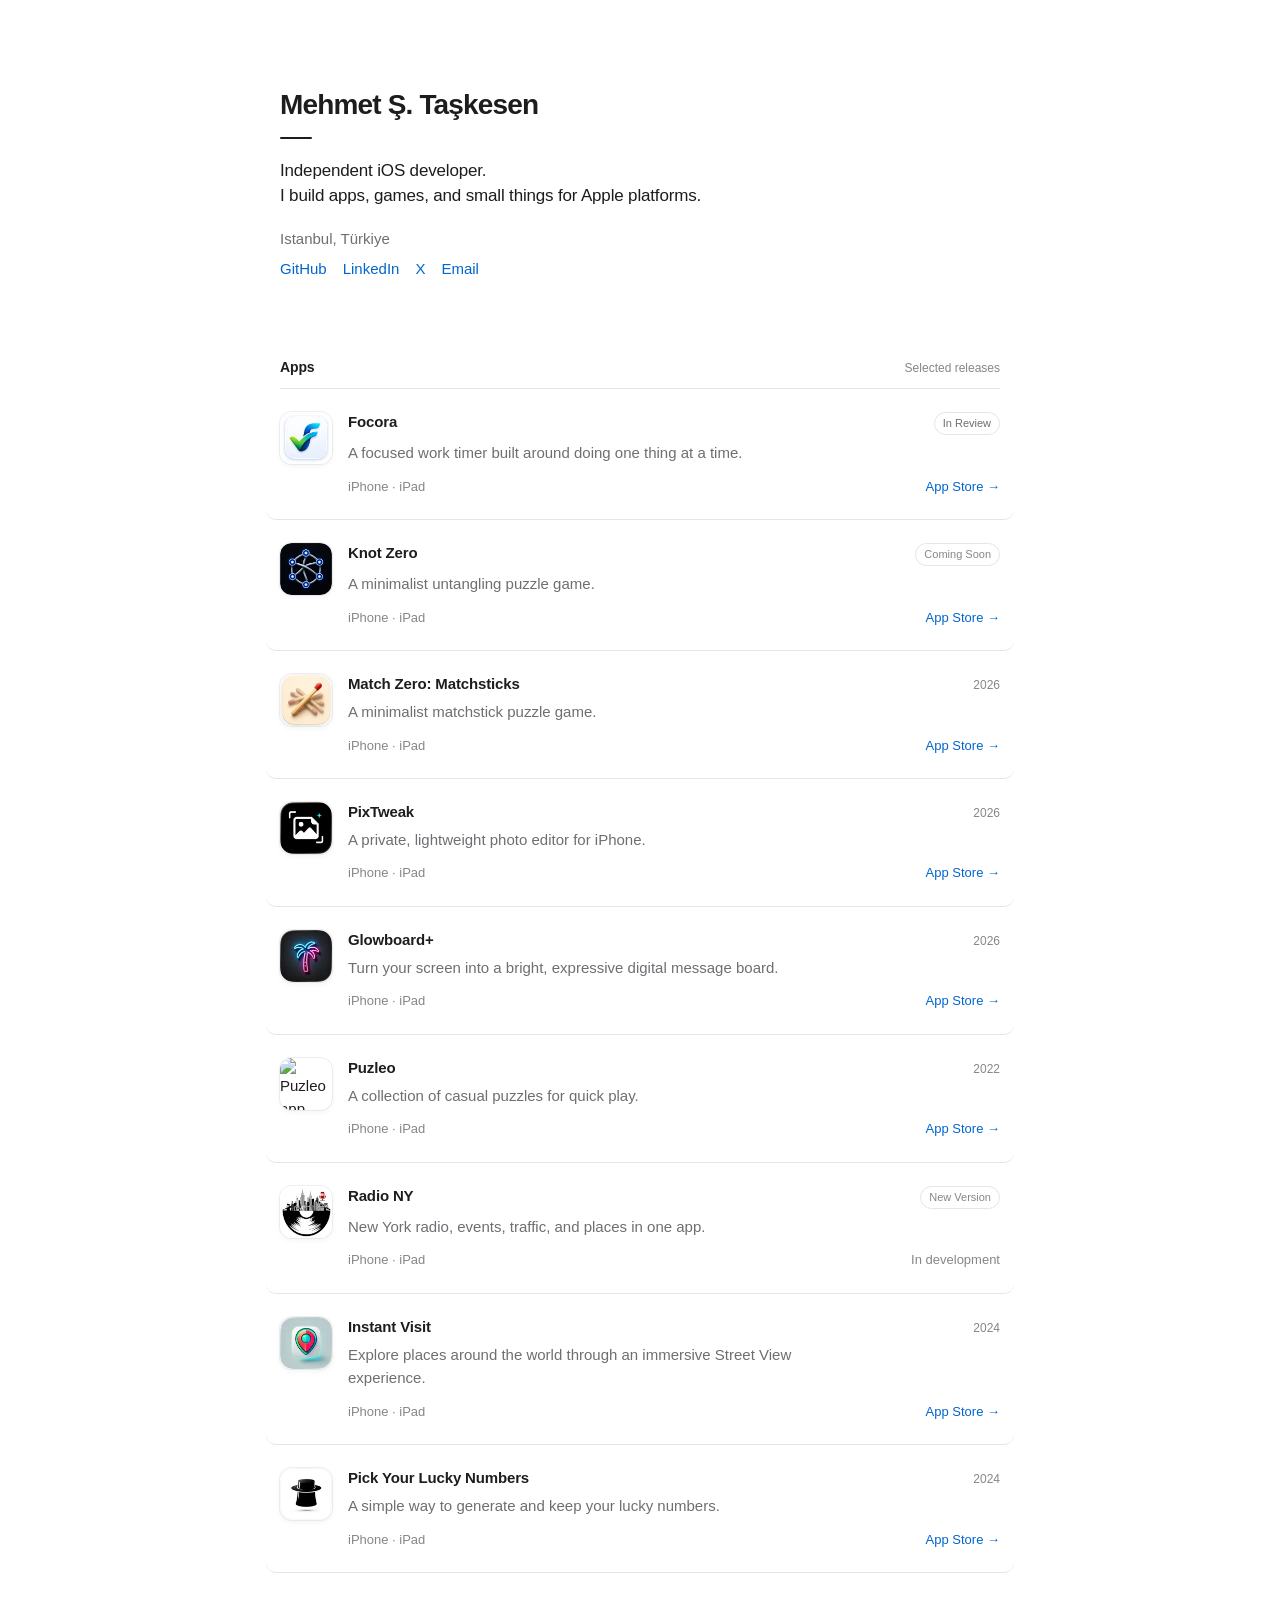
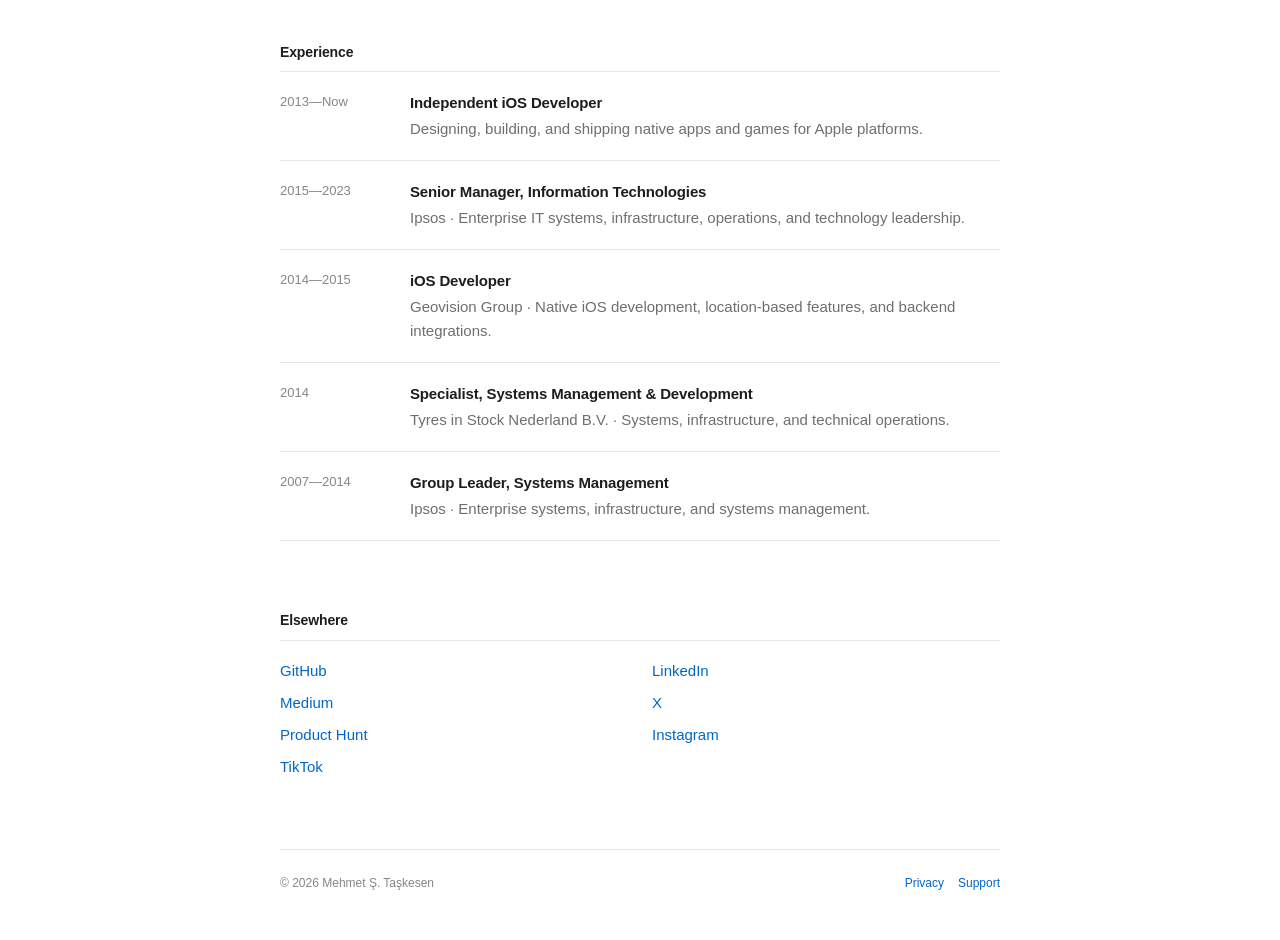
==== index.html @ 5b8b6119 "Add app icons and update portfolio" ====
<!DOCTYPE html>
<html lang="en">
<head>
    <meta charset="UTF-8">
    <meta name="viewport" content="width=device-width, initial-scale=1.0">

    <title>Mehmet Ş. Taşkesen — iOS Developer</title>

    <meta
        name="description"
        content="Independent iOS developer building apps, games, and small things for Apple platforms."
    >

    <link rel="stylesheet" href="style.css">
</head>

<body>

<main class="container">

    <!-- Intro -->
    <header class="intro">

        <h1>Mehmet Ş. Taşkesen</h1>

        <p class="intro-text">
            Independent iOS developer.<br>
            I build apps, games, and small things for Apple platforms.
        </p>

        <p class="location">
            Istanbul, Türkiye
        </p>

        <nav class="links" aria-label="Social links">

            <a
                href="https://github.com/mehmeet43"
                target="_blank"
                rel="noopener noreferrer">
                GitHub
            </a>

            <a
                href="https://www.linkedin.com/in/mstaskesen/"
                target="_blank"
                rel="noopener noreferrer">
                LinkedIn
            </a>

            <a
                href="https://x.com/mehmeetapps"
                target="_blank"
                rel="noopener noreferrer">
                X
            </a>

            <a href="mailto:mt@mehmeet.com">
                Email
            </a>

        </nav>

    </header>


    <!-- Apps -->
    <section>

        <div class="section-heading">
            <h2>Apps</h2>
            <span>Selected releases</span>
        </div>


        <!-- Focora -->
        <article class="item">

            <img
                class="app-icon"
                src="icons/focora.webp"
                alt="Focora app icon"
            >

            <div class="app-content">

                <div class="item-heading">
                    <h3>Focora</h3>

                    <span class="status">
                        In Review
                    </span>
                </div>

                <p>
                    A focused work timer built around doing one thing at a time.
                </p>

                <div class="meta">
                    <span>iPhone · iPad</span>

                    <a
                        href="https://apps.apple.com/us/app/focora/id6778447981"
                        target="_blank"
                        rel="noopener noreferrer">
                        App Store →
                    </a>
                </div>

            </div>

        </article>


        <!-- Knot Zero -->
        <article class="item">

            <img
                class="app-icon"
                src="icons/knot-zero.webp"
                alt="Knot Zero app icon"
            >

            <div class="app-content">

                <div class="item-heading">
                    <h3>Knot Zero</h3>

                    <span class="status subtle">
                        Coming Soon
                    </span>
                </div>

                <p>
                    A minimalist untangling puzzle game.
                </p>

                <div class="meta">
                    <span>iPhone · iPad</span>

                    <a
                        href="https://apps.apple.com/us/app/knot-zero/id6778612105"
                        target="_blank"
                        rel="noopener noreferrer">
                        App Store →
                    </a>
                </div>

            </div>

        </article>


        <!-- Match Zero -->
        <article class="item">

            <img
                class="app-icon"
                src="icons/match-zero.webp"
                alt="Match Zero app icon"
            >

            <div class="app-content">

                <div class="item-heading">
                    <h3>Match Zero: Matchsticks</h3>
                    <span class="year">2026</span>
                </div>

                <p>
                    A minimalist matchstick puzzle game.
                </p>

                <div class="meta">
                    <span>iPhone · iPad</span>

                    <a
                        href="https://apps.apple.com/us/app/match-zero-matchsticks/id6778510477"
                        target="_blank"
                        rel="noopener noreferrer">
                        App Store →
                    </a>
                </div>

            </div>

        </article>


        <!-- PixTweak -->
        <article class="item">

            <img
                class="app-icon"
                src="icons/pixtweak.webp"
                alt="PixTweak app icon"
            >

            <div class="app-content">

                <div class="item-heading">
                    <h3>PixTweak</h3>
                    <span class="year">2026</span>
                </div>

                <p>
                    A private, lightweight photo editor for iPhone.
                </p>

                <div class="meta">
                    <span>iPhone · iPad</span>

                    <a
                        href="https://apps.apple.com/us/app/pixtweak/id6737979670"
                        target="_blank"
                        rel="noopener noreferrer">
                        App Store →
                    </a>
                </div>

            </div>

        </article>


        <!-- Glowboard+ -->
        <article class="item">

            <img
                class="app-icon"
                src="icons/glowboard.webp"
                alt="Glowboard+ app icon"
            >

            <div class="app-content">

                <div class="item-heading">
                    <h3>Glowboard+</h3>
                    <span class="year">2026</span>
                </div>

                <p>
                    Turn your screen into a bright, expressive digital message board.
                </p>

                <div class="meta">
                    <span>iPhone · iPad</span>

                    <a
                        href="https://apps.apple.com/us/app/glowboard/id6737849948"
                        target="_blank"
                        rel="noopener noreferrer">
                        App Store →
                    </a>
                </div>

            </div>

        </article>


        <!-- Puzleo -->
        <article class="item">

            <img
                class="app-icon"
                src="icons/puzleo.webp"
                alt="Puzleo app icon"
            >

            <div class="app-content">

                <div class="item-heading">
                    <h3>Puzleo</h3>
                    <span class="year">2022</span>
                </div>

                <p>
                    A collection of casual puzzles for quick play.
                </p>

                <div class="meta">
                    <span>iPhone · iPad</span>

                    <a
                        href="https://apps.apple.com/us/app/puzzleo/id1604089196"
                        target="_blank"
                        rel="noopener noreferrer">
                        App Store →
                    </a>
                </div>

            </div>

        </article>


        <!-- Radio NY -->
        <article class="item">

            <img
                class="app-icon"
                src="icons/radio-ny.webp"
                alt="Radio NY app icon"
            >

            <div class="app-content">

                <div class="item-heading">
                    <h3>Radio NY</h3>

                    <span class="status subtle">
                        New Version
                    </span>
                </div>

                <p>
                    New York radio, events, traffic, and places in one app.
                </p>

                <div class="meta">
                    <span>iPhone · iPad</span>
                    <span>In development</span>
                </div>

            </div>

        </article>

        <!-- Instant Visit -->
<article class="item">

    <img
        class="app-icon"
        src="icons/instant-visit.webp"
        alt="Instant Visit app icon"
    >

    <div class="app-content">

        <div class="item-heading">
            <h3>Instant Visit</h3>
            <span class="year">2024</span>
        </div>

        <p>
            Explore places around the world through an immersive Street View experience.
        </p>

        <div class="meta">
            <span>iPhone · iPad</span>

            <a
                href="https://apps.apple.com/tr/app/instant-visit/id1234173758"
                target="_blank"
                rel="noopener noreferrer">
                App Store →
            </a>
        </div>

    </div>

</article>

        <!-- Pick Your Lucky Numbers -->
        <article class="item">

            <img
                class="app-icon"
                src="icons/lucky-numbers.webp"
                alt="Pick Your Lucky Numbers app icon"
            >

            <div class="app-content">

                <div class="item-heading">
                    <h3>Pick Your Lucky Numbers</h3>
                    <span class="year">2024</span>
                </div>

                <p>
                    A simple way to generate and keep your lucky numbers.
                </p>

                <div class="meta">
                    <span>iPhone · iPad</span>

                    <a
                        href="https://apps.apple.com/us/app/pick-your-lucky-numbers/id6737599811"
                        target="_blank"
                        rel="noopener noreferrer">
                        App Store →
                    </a>
                </div>

            </div>

        </article>

    </section>


    <!-- Experience -->
    <section>

        <div class="section-heading">
            <h2>Experience</h2>
        </div>


        <div class="work-row">

            <span class="work-year">
                2013—Now
            </span>

            <div>
                <h3>Independent iOS Developer</h3>

                <p>
                    Designing, building, and shipping native apps and games
                    for Apple platforms.
                </p>
            </div>

        </div>


        <div class="work-row">

            <span class="work-year">
                2015—2023
            </span>

            <div>
                <h3>Senior Manager, Information Technologies</h3>

                <p>
                    Ipsos · Enterprise IT systems, infrastructure,
                    operations, and technology leadership.
                </p>
            </div>

        </div>


        <div class="work-row">

            <span class="work-year">
                2014—2015
            </span>

            <div>
                <h3>iOS Developer</h3>

                <p>
                    Geovision Group · Native iOS development,
                    location-based features, and backend integrations.
                </p>
            </div>

        </div>


        <div class="work-row">

            <span class="work-year">
                2014
            </span>

            <div>
                <h3>Specialist, Systems Management & Development</h3>

                <p>
                    Tyres in Stock Nederland B.V. · Systems,
                    infrastructure, and technical operations.
                </p>
            </div>

        </div>


        <div class="work-row">

            <span class="work-year">
                2007—2014
            </span>

            <div>
                <h3>Group Leader, Systems Management</h3>

                <p>
                    Ipsos · Enterprise systems, infrastructure,
                    and systems management.
                </p>
            </div>

        </div>

    </section>


    <!-- Elsewhere -->
    <section>

        <div class="section-heading">
            <h2>Elsewhere</h2>
        </div>

        <div class="elsewhere">

            <a
                href="https://github.com/mehmeet43"
                target="_blank"
                rel="noopener noreferrer">
                GitHub
            </a>

            <a
                href="https://www.linkedin.com/in/mstaskesen/"
                target="_blank"
                rel="noopener noreferrer">
                LinkedIn
            </a>

            <a
                href="https://medium.com/@mehmeetapps"
                target="_blank"
                rel="noopener noreferrer">
                Medium
            </a>

            <a
                href="https://x.com/mehmeetapps"
                target="_blank"
                rel="noopener noreferrer">
                X
            </a>

            <a
                href="https://www.producthunt.com/@mehmet_s_taskesen"
                target="_blank"
                rel="noopener noreferrer">
                Product Hunt
            </a>

            <a href="#">
                Instagram
            </a>

            <a href="#">
                TikTok
            </a>

        </div>

    </section>


    <footer>

        <span>
            © 2026 Mehmet Ş. Taşkesen
        </span>

        <nav aria-label="Legal">
            <a href="/privacy/">Privacy</a>
            <a href="/support/">Support</a>
        </nav>

    </footer>

</main>

</body>
</html>
---- style.css ----
:root {
    --background: #ffffff;

    --text: #1d1d1f;
    --secondary: #6e6e73;
    --tertiary: #86868b;

    --line: #e5e5e7;
    --surface: #f7f7f8;

    --link: #0066cc;

    --content-width: 720px;
}


/* --------------------------------------------------
   Base
-------------------------------------------------- */

* {
    box-sizing: border-box;
}

html {
    -webkit-font-smoothing: antialiased;
    text-rendering: optimizeLegibility;
}

body {
    margin: 0;

    background: var(--background);
    color: var(--text);

    font-family:
        -apple-system,
        BlinkMacSystemFont,
        "SF Pro Text",
        "Helvetica Neue",
        Helvetica,
        Arial,
        sans-serif;

    font-size: 15px;
    line-height: 1.55;
}

.container {
    width: min(calc(100% - 48px), var(--content-width));

    margin: 0 auto;
    padding: 88px 0 48px;
}


/* --------------------------------------------------
   Links
-------------------------------------------------- */

a {
    color: var(--link);
    text-decoration: none;

    transition: opacity 120ms ease;
}

a:hover {
    text-decoration: underline;
    text-underline-offset: 3px;
}


/* --------------------------------------------------
   Intro
-------------------------------------------------- */

.intro {
    margin-bottom: 78px;
}

h1 {
    margin: 0;

    font-size: 28px;
    line-height: 1.2;
    font-weight: 650;

    letter-spacing: -0.03em;
}

h1::after {
    content: "";

    display: block;

    width: 32px;
    height: 2px;

    margin: 15px 0 19px;

    background: var(--text);

    border-radius: 999px;
}

.intro-text {
    margin: 0 0 18px;

    font-size: 17px;
    line-height: 1.5;

    letter-spacing: -0.01em;
}

.location {
    margin: 0 0 7px;

    color: var(--secondary);
}

.links {
    display: flex;
    flex-wrap: wrap;

    gap: 6px 16px;
}


/* --------------------------------------------------
   Sections
-------------------------------------------------- */

section {
    margin-bottom: 70px;
}

.section-heading {
    display: flex;

    align-items: baseline;
    justify-content: space-between;

    gap: 20px;

    padding-bottom: 10px;

    border-bottom: 1px solid var(--line);
}

.section-heading h2 {
    margin: 0;

    font-size: 14px;
    line-height: 1.3;

    font-weight: 650;

    letter-spacing: -0.01em;
}

.section-heading > span {
    color: var(--tertiary);

    font-size: 12px;
}


/* --------------------------------------------------
   Apps
-------------------------------------------------- */

.item {
    position: relative;

    display: grid;
    grid-template-columns: 52px minmax(0, 1fr);

    gap: 16px;

    align-items: start;

    padding: 22px 14px;
    margin: 0 -14px;

    border-bottom: 1px solid var(--line);
    border-radius: 10px;

    transition:
        background-color 160ms ease,
        transform 160ms ease;
}

.item:hover {
    background: var(--surface);

    transform: translateY(-1px);
}


/* App Store artwork */

.app-icon {
    display: block;

    width: 52px;
    height: 52px;

    margin-top: 1px;

    object-fit: cover;

    border-radius: 12px;

    box-shadow:
        0 0 0 1px rgba(0, 0, 0, 0.06),
        0 2px 6px rgba(0, 0, 0, 0.05);

    flex-shrink: 0;
}

.app-content {
    min-width: 0;
}

.item-heading {
    display: flex;

    align-items: baseline;
    justify-content: space-between;

    gap: 20px;
}

h3 {
    margin: 0;

    font-size: 15px;
    line-height: 1.4;

    font-weight: 600;

    letter-spacing: -0.01em;
}

.item p {
    max-width: 520px;

    margin: 6px 0 12px;

    color: var(--secondary);
}

.year {
    flex-shrink: 0;

    color: var(--tertiary);

    font-size: 12px;

    font-variant-numeric: tabular-nums;
}


/* --------------------------------------------------
   Status
-------------------------------------------------- */

.status {
    flex-shrink: 0;

    padding: 2px 8px;

    border: 1px solid var(--line);
    border-radius: 999px;

    color: var(--secondary);

    background: var(--background);

    font-size: 11px;
    line-height: 1.6;

    white-space: nowrap;
}

.status.subtle {
    color: var(--tertiary);
}


/* --------------------------------------------------
   App metadata
-------------------------------------------------- */

.meta {
    display: flex;

    align-items: center;
    justify-content: space-between;

    gap: 20px;

    color: var(--tertiary);

    font-size: 13px;
}


/* --------------------------------------------------
   Experience
-------------------------------------------------- */

.work-row {
    display: grid;

    grid-template-columns: 110px minmax(0, 1fr);

    gap: 20px;

    padding: 20px 0;

    border-bottom: 1px solid var(--line);
}

.work-year {
    color: var(--tertiary);

    font-size: 13px;

    font-variant-numeric: tabular-nums;
}

.work-row p {
    margin: 4px 0 0;

    color: var(--secondary);
}


/* --------------------------------------------------
   Elsewhere
-------------------------------------------------- */

.elsewhere {
    display: grid;

    grid-template-columns:
        repeat(2, minmax(0, 1fr));

    gap: 9px 24px;

    padding-top: 18px;
}


/* --------------------------------------------------
   Footer
-------------------------------------------------- */

footer {
    display: flex;

    align-items: center;
    justify-content: space-between;

    gap: 24px;

    padding-top: 24px;

    border-top: 1px solid var(--line);

    color: var(--tertiary);

    font-size: 12px;
}

footer nav {
    display: flex;

    gap: 14px;
}


/* --------------------------------------------------
   Mobile
-------------------------------------------------- */

@media (max-width: 600px) {

    .container {
        width: min(calc(100% - 36px), var(--content-width));

        padding-top: 52px;
    }

    .intro {
        margin-bottom: 58px;
    }

    section {
        margin-bottom: 54px;
    }

    .item {
        grid-template-columns: 44px minmax(0, 1fr);

        gap: 13px;

        padding-left: 8px;
        padding-right: 8px;

        margin-left: -8px;
        margin-right: -8px;
    }

    .app-icon {
        width: 44px;
        height: 44px;

        border-radius: 10px;
    }

    .item-heading {
        gap: 10px;
    }

    .meta {
        gap: 10px;
    }

    .work-row {
        grid-template-columns: 1fr;

        gap: 4px;
    }

    .elsewhere {
        grid-template-columns:
            repeat(2, minmax(0, 1fr));
    }

    footer {
        align-items: flex-start;
        flex-direction: column;

        gap: 8px;
    }
}


/* --------------------------------------------------
   Dark Mode
-------------------------------------------------- */

@media (prefers-color-scheme: dark) {

    :root {
        --background: #111111;

        --text: #f5f5f7;
        --secondary: #a1a1a6;
        --tertiary: #86868b;

        --line: #2c2c2e;
        --surface: #1a1a1c;

        --link: #2997ff;
    }

    .app-icon {
        box-shadow:
            0 0 0 1px rgba(255, 255, 255, 0.08),
            0 2px 7px rgba(0, 0, 0, 0.25);
    }
}
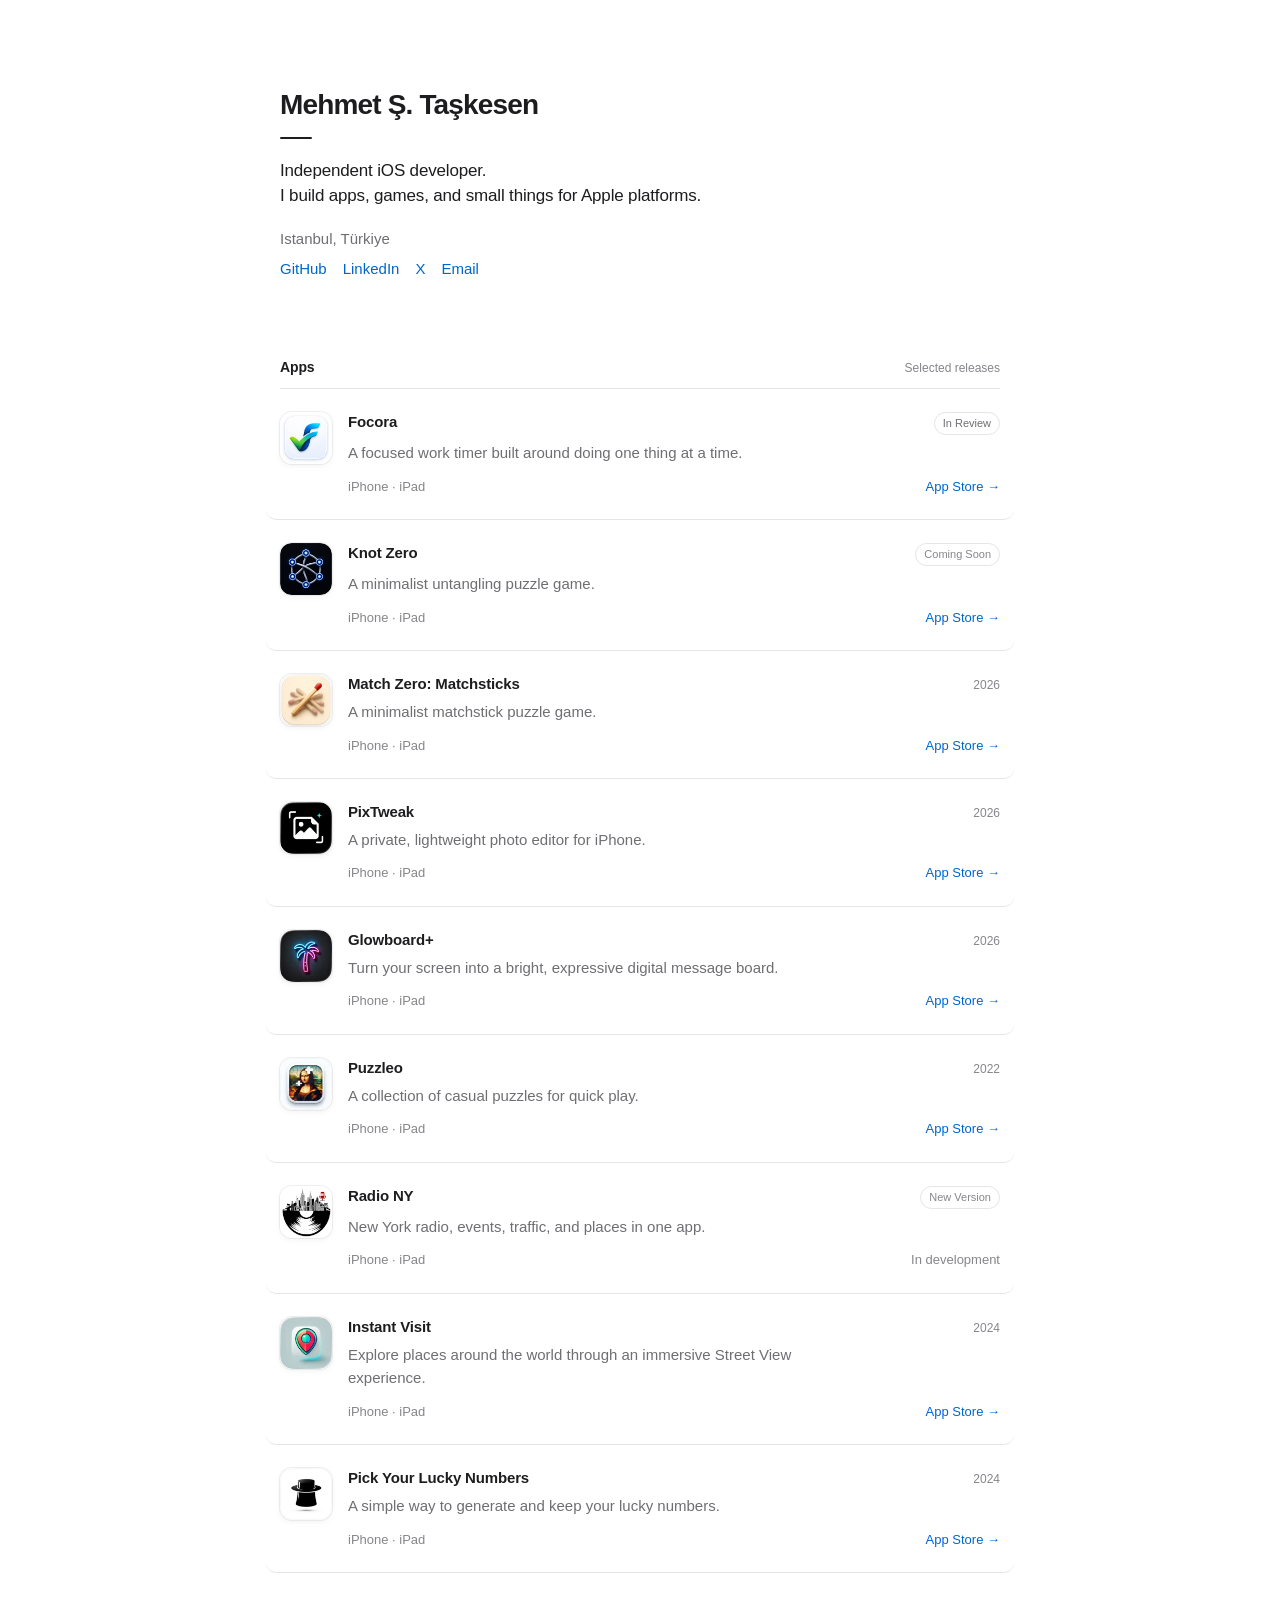
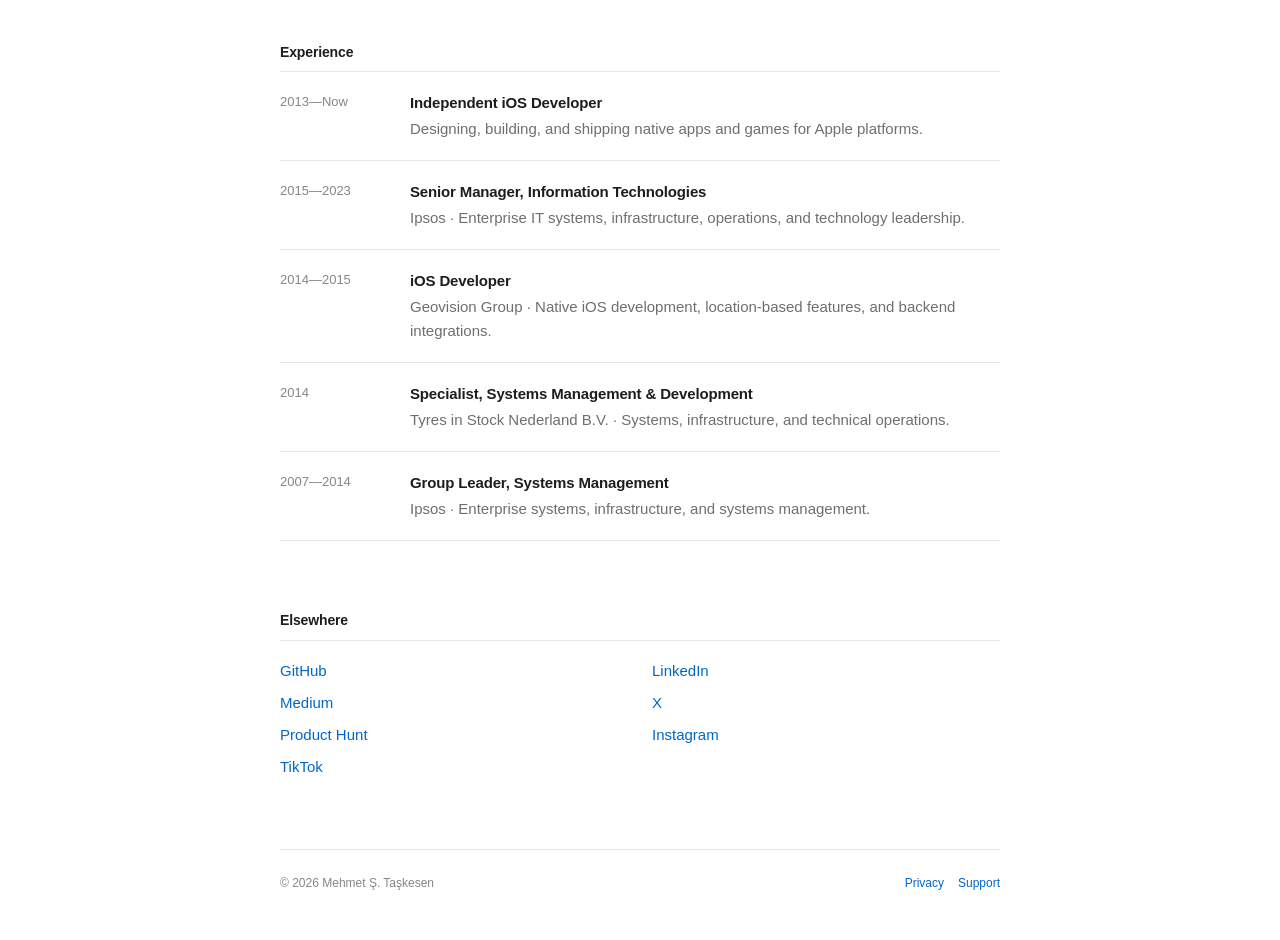
==== commit 33d54b3e: "Fix app layout and Puzzleo naming" ====
--- a/index.html
+++ b/index.html
@@ -80,16 +80,15 @@
                 class="app-icon"
                 src="icons/focora.webp"
                 alt="Focora app icon"
+                width="100"
+                height="100"
             >
 
             <div class="app-content">
 
                 <div class="item-heading">
                     <h3>Focora</h3>
-
-                    <span class="status">
-                        In Review
-                    </span>
+                    <span class="status">In Review</span>
                 </div>
 
                 <p>
@@ -119,16 +118,15 @@
                 class="app-icon"
                 src="icons/knot-zero.webp"
                 alt="Knot Zero app icon"
+                width="100"
+                height="100"
             >
 
             <div class="app-content">
 
                 <div class="item-heading">
                     <h3>Knot Zero</h3>
-
-                    <span class="status subtle">
-                        Coming Soon
-                    </span>
+                    <span class="status subtle">Coming Soon</span>
                 </div>
 
                 <p>
@@ -158,6 +156,8 @@
                 class="app-icon"
                 src="icons/match-zero.webp"
                 alt="Match Zero app icon"
+                width="100"
+                height="100"
             >
 
             <div class="app-content">
@@ -194,6 +194,8 @@
                 class="app-icon"
                 src="icons/pixtweak.webp"
                 alt="PixTweak app icon"
+                width="100"
+                height="100"
             >
 
             <div class="app-content">
@@ -230,6 +232,8 @@
                 class="app-icon"
                 src="icons/glowboard.webp"
                 alt="Glowboard+ app icon"
+                width="100"
+                height="100"
             >
 
             <div class="app-content">
@@ -259,19 +263,21 @@
         </article>
 
 
-        <!-- Puzleo -->
-        <article class="item">
-
-            <img
-                class="app-icon"
-                src="icons/puzleo.webp"
-                alt="Puzleo app icon"
-            >
-
-            <div class="app-content">
-
-                <div class="item-heading">
-                    <h3>Puzleo</h3>
+        <!-- Puzzleo -->
+        <article class="item">
+
+            <img
+                class="app-icon"
+                src="icons/puzzleo.webp"
+                alt="Puzzleo app icon"
+                width="100"
+                height="100"
+            >
+
+            <div class="app-content">
+
+                <div class="item-heading">
+                    <h3>Puzzleo</h3>
                     <span class="year">2022</span>
                 </div>
 
@@ -302,16 +308,15 @@
                 class="app-icon"
                 src="icons/radio-ny.webp"
                 alt="Radio NY app icon"
+                width="100"
+                height="100"
             >
 
             <div class="app-content">
 
                 <div class="item-heading">
                     <h3>Radio NY</h3>
-
-                    <span class="status subtle">
-                        New Version
-                    </span>
+                    <span class="status subtle">New Version</span>
                 </div>
 
                 <p>
@@ -327,40 +332,44 @@
 
         </article>
 
+
         <!-- Instant Visit -->
-<article class="item">
-
-    <img
-        class="app-icon"
-        src="icons/instant-visit.webp"
-        alt="Instant Visit app icon"
-    >
-
-    <div class="app-content">
-
-        <div class="item-heading">
-            <h3>Instant Visit</h3>
-            <span class="year">2024</span>
-        </div>
-
-        <p>
-            Explore places around the world through an immersive Street View experience.
-        </p>
-
-        <div class="meta">
-            <span>iPhone · iPad</span>
-
-            <a
-                href="https://apps.apple.com/tr/app/instant-visit/id1234173758"
-                target="_blank"
-                rel="noopener noreferrer">
-                App Store →
-            </a>
-        </div>
-
-    </div>
-
-</article>
+        <article class="item">
+
+            <img
+                class="app-icon"
+                src="icons/instant-visit.webp"
+                alt="Instant Visit app icon"
+                width="100"
+                height="100"
+            >
+
+            <div class="app-content">
+
+                <div class="item-heading">
+                    <h3>Instant Visit</h3>
+                    <span class="year">2024</span>
+                </div>
+
+                <p>
+                    Explore places around the world through an immersive Street View experience.
+                </p>
+
+                <div class="meta">
+                    <span>iPhone · iPad</span>
+
+                    <a
+                        href="https://apps.apple.com/tr/app/instant-visit/id1234173758"
+                        target="_blank"
+                        rel="noopener noreferrer">
+                        App Store →
+                    </a>
+                </div>
+
+            </div>
+
+        </article>
+
 
         <!-- Pick Your Lucky Numbers -->
         <article class="item">
@@ -369,6 +378,8 @@
                 class="app-icon"
                 src="icons/lucky-numbers.webp"
                 alt="Pick Your Lucky Numbers app icon"
+                width="100"
+                height="100"
             >
 
             <div class="app-content">
@@ -407,12 +418,9 @@
             <h2>Experience</h2>
         </div>
 
-
         <div class="work-row">
 
-            <span class="work-year">
-                2013—Now
-            </span>
+            <span class="work-year">2013—Now</span>
 
             <div>
                 <h3>Independent iOS Developer</h3>
@@ -425,12 +433,9 @@
 
         </div>
 
-
         <div class="work-row">
 
-            <span class="work-year">
-                2015—2023
-            </span>
+            <span class="work-year">2015—2023</span>
 
             <div>
                 <h3>Senior Manager, Information Technologies</h3>
@@ -443,12 +448,9 @@
 
         </div>
 
-
         <div class="work-row">
 
-            <span class="work-year">
-                2014—2015
-            </span>
+            <span class="work-year">2014—2015</span>
 
             <div>
                 <h3>iOS Developer</h3>
@@ -461,12 +463,9 @@
 
         </div>
 
-
         <div class="work-row">
 
-            <span class="work-year">
-                2014
-            </span>
+            <span class="work-year">2014</span>
 
             <div>
                 <h3>Specialist, Systems Management & Development</h3>
@@ -479,12 +478,9 @@
 
         </div>
 
-
         <div class="work-row">
 
-            <span class="work-year">
-                2007—2014
-            </span>
+            <span class="work-year">2007—2014</span>
 
             <div>
                 <h3>Group Leader, Systems Management</h3>
@@ -544,13 +540,9 @@
                 Product Hunt
             </a>
 
-            <a href="#">
-                Instagram
-            </a>
-
-            <a href="#">
-                TikTok
-            </a>
+            <a href="#">Instagram</a>
+
+            <a href="#">TikTok</a>
 
         </div>
 
--- a/style.css
+++ b/style.css
@@ -173,12 +173,10 @@
 .item {
     position: relative;
 
-    display: grid;
-    grid-template-columns: 52px minmax(0, 1fr);
+    display: flex;
+    align-items: flex-start;
 
     gap: 16px;
-
-    align-items: start;
 
     padding: 22px 14px;
     margin: 0 -14px;
@@ -206,6 +204,8 @@
     width: 52px;
     height: 52px;
 
+    min-width: 52px;
+
     margin-top: 1px;
 
     object-fit: cover;
@@ -216,10 +216,12 @@
         0 0 0 1px rgba(0, 0, 0, 0.06),
         0 2px 6px rgba(0, 0, 0, 0.05);
 
-    flex-shrink: 0;
+    flex: 0 0 52px;
 }
 
 .app-content {
+    flex: 1 1 auto;
+
     min-width: 0;
 }
 
@@ -403,8 +405,6 @@
     }
 
     .item {
-        grid-template-columns: 44px minmax(0, 1fr);
-
         gap: 13px;
 
         padding-left: 8px;
@@ -417,6 +417,10 @@
     .app-icon {
         width: 44px;
         height: 44px;
+
+        min-width: 44px;
+
+        flex-basis: 44px;
 
         border-radius: 10px;
     }
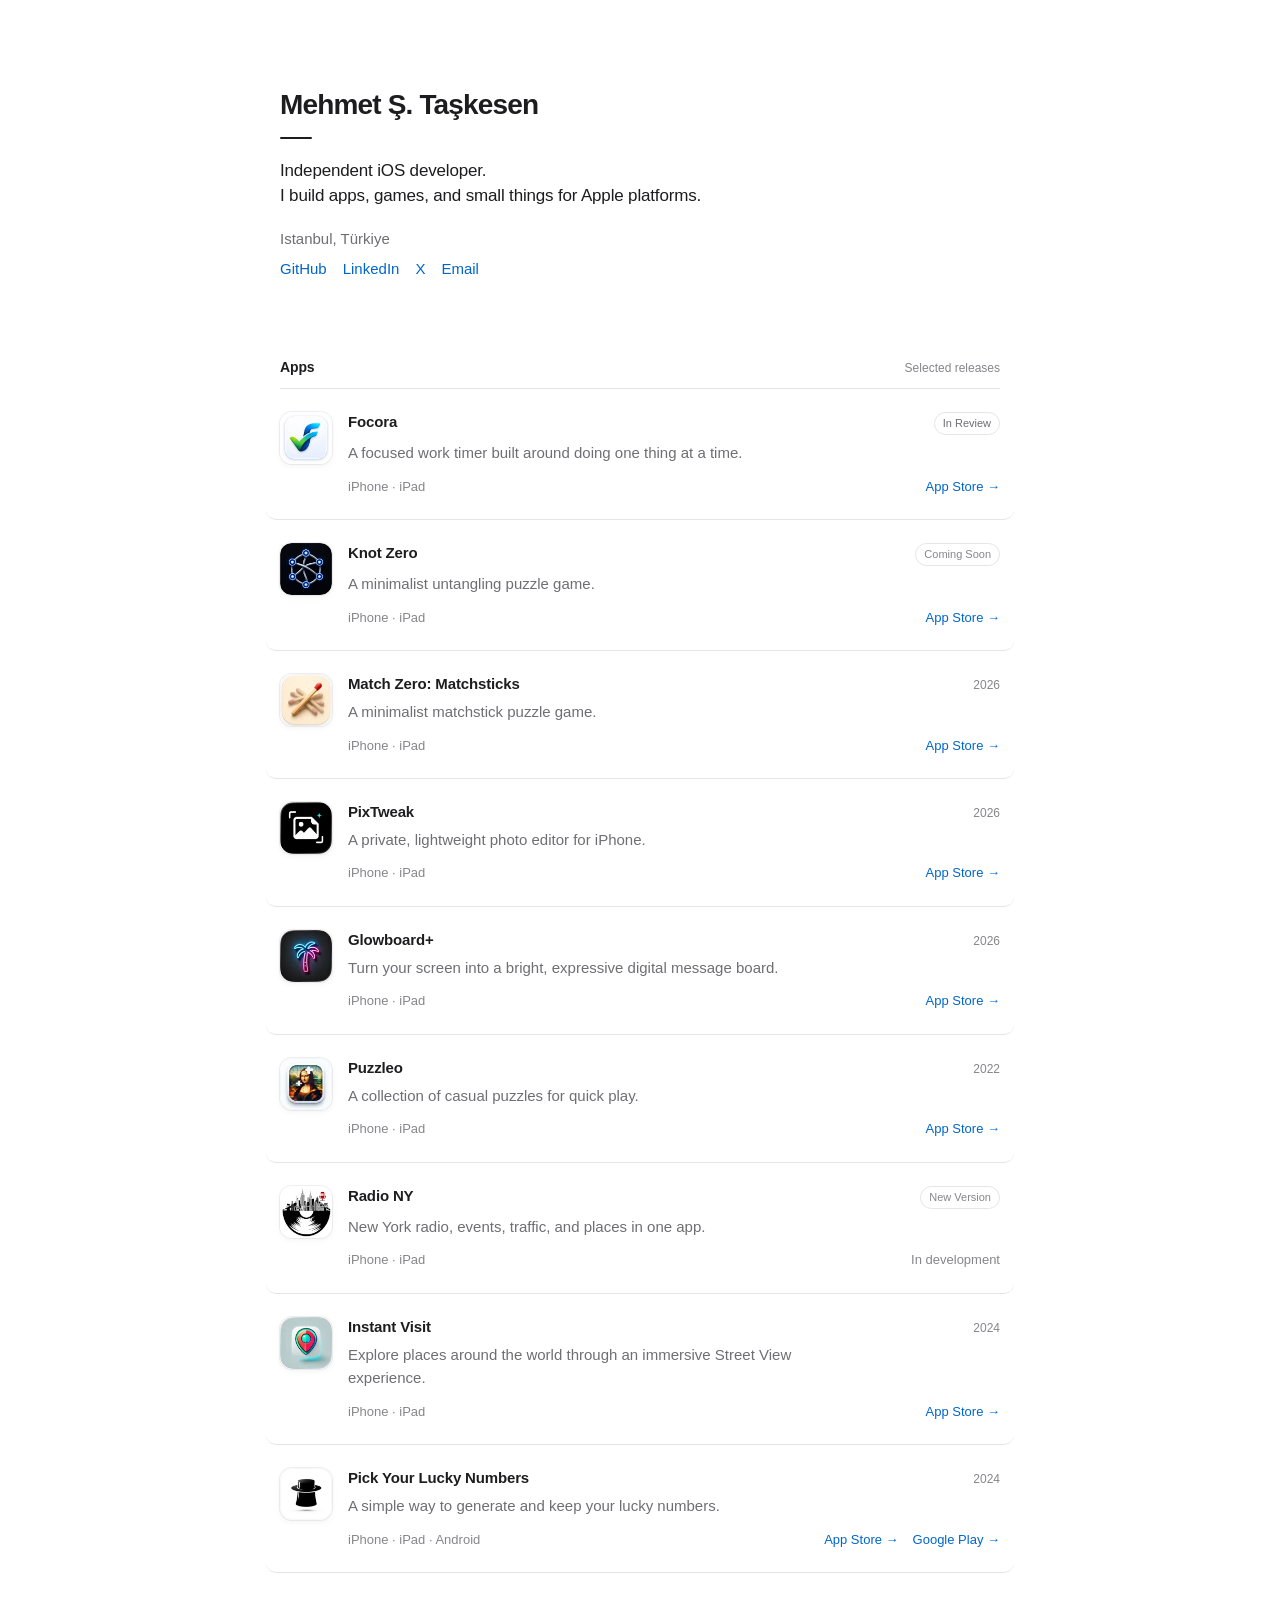
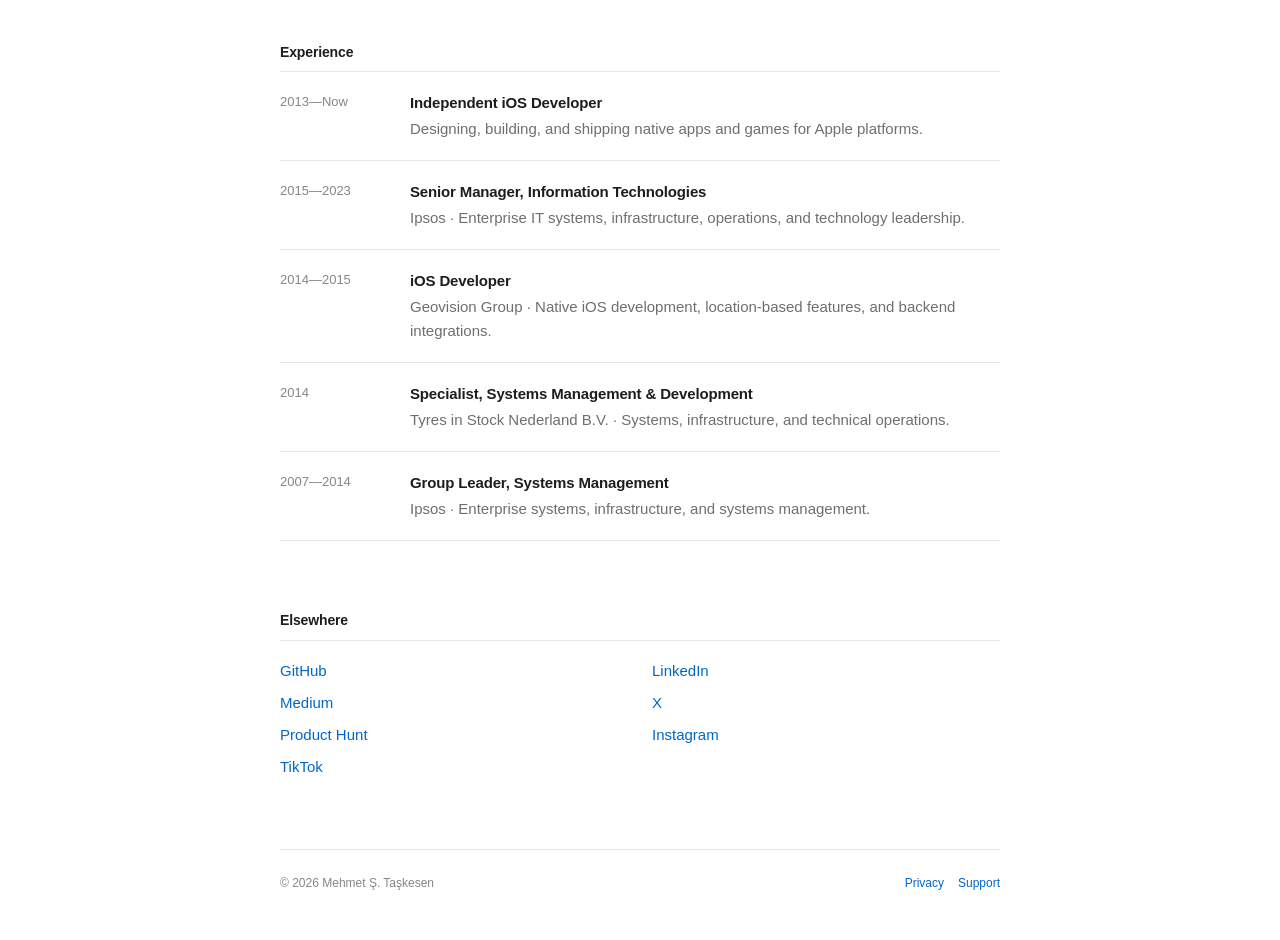
==== commit 4310162d: "pick your lucky numbers fix" ====
--- a/index.html
+++ b/index.html
@@ -394,15 +394,24 @@
                 </p>
 
                 <div class="meta">
-                    <span>iPhone · iPad</span>
-
-                    <a
-                        href="https://apps.apple.com/us/app/pick-your-lucky-numbers/id6737599811"
-                        target="_blank"
-                        rel="noopener noreferrer">
-                        App Store →
-                    </a>
-                </div>
+    <span>iPhone · iPad · Android</span>
+
+    <div class="store-links">
+        <a
+            href="https://apps.apple.com/us/app/pick-your-lucky-numbers/id6737599811"
+            target="_blank"
+            rel="noopener noreferrer">
+            App Store →
+        </a>
+
+        <a
+            href="https://play.google.com/store/apps/details?id=com.mehmeet.luckypicks&amp;hl=en"
+            target="_blank"
+            rel="noopener noreferrer">
+            Google Play →
+        </a>
+    </div>
+</div>
 
             </div>
 
@@ -540,9 +549,19 @@
                 Product Hunt
             </a>
 
-            <a href="#">Instagram</a>
-
-            <a href="#">TikTok</a>
+<a
+    href="https://www.instagram.com/mehmeetapps/"
+    target="_blank"
+    rel="noopener noreferrer">
+    Instagram
+</a>
+
+<a
+    href="https://www.tiktok.com/@mehmeetapps"
+    target="_blank"
+    rel="noopener noreferrer">
+    TikTok
+</a>
 
         </div>
 
--- a/style.css
+++ b/style.css
@@ -308,6 +308,16 @@
     font-size: 13px;
 }
 
+.store-links {
+    display: flex;
+    align-items: center;
+    justify-content: flex-end;
+
+    gap: 14px;
+
+    flex-wrap: wrap;
+}
+
 
 /* --------------------------------------------------
    Experience
@@ -431,6 +441,10 @@
 
     .meta {
         gap: 10px;
+    }
+
+    .store-links {
+        gap: 6px 12px;
     }
 
     .work-row {
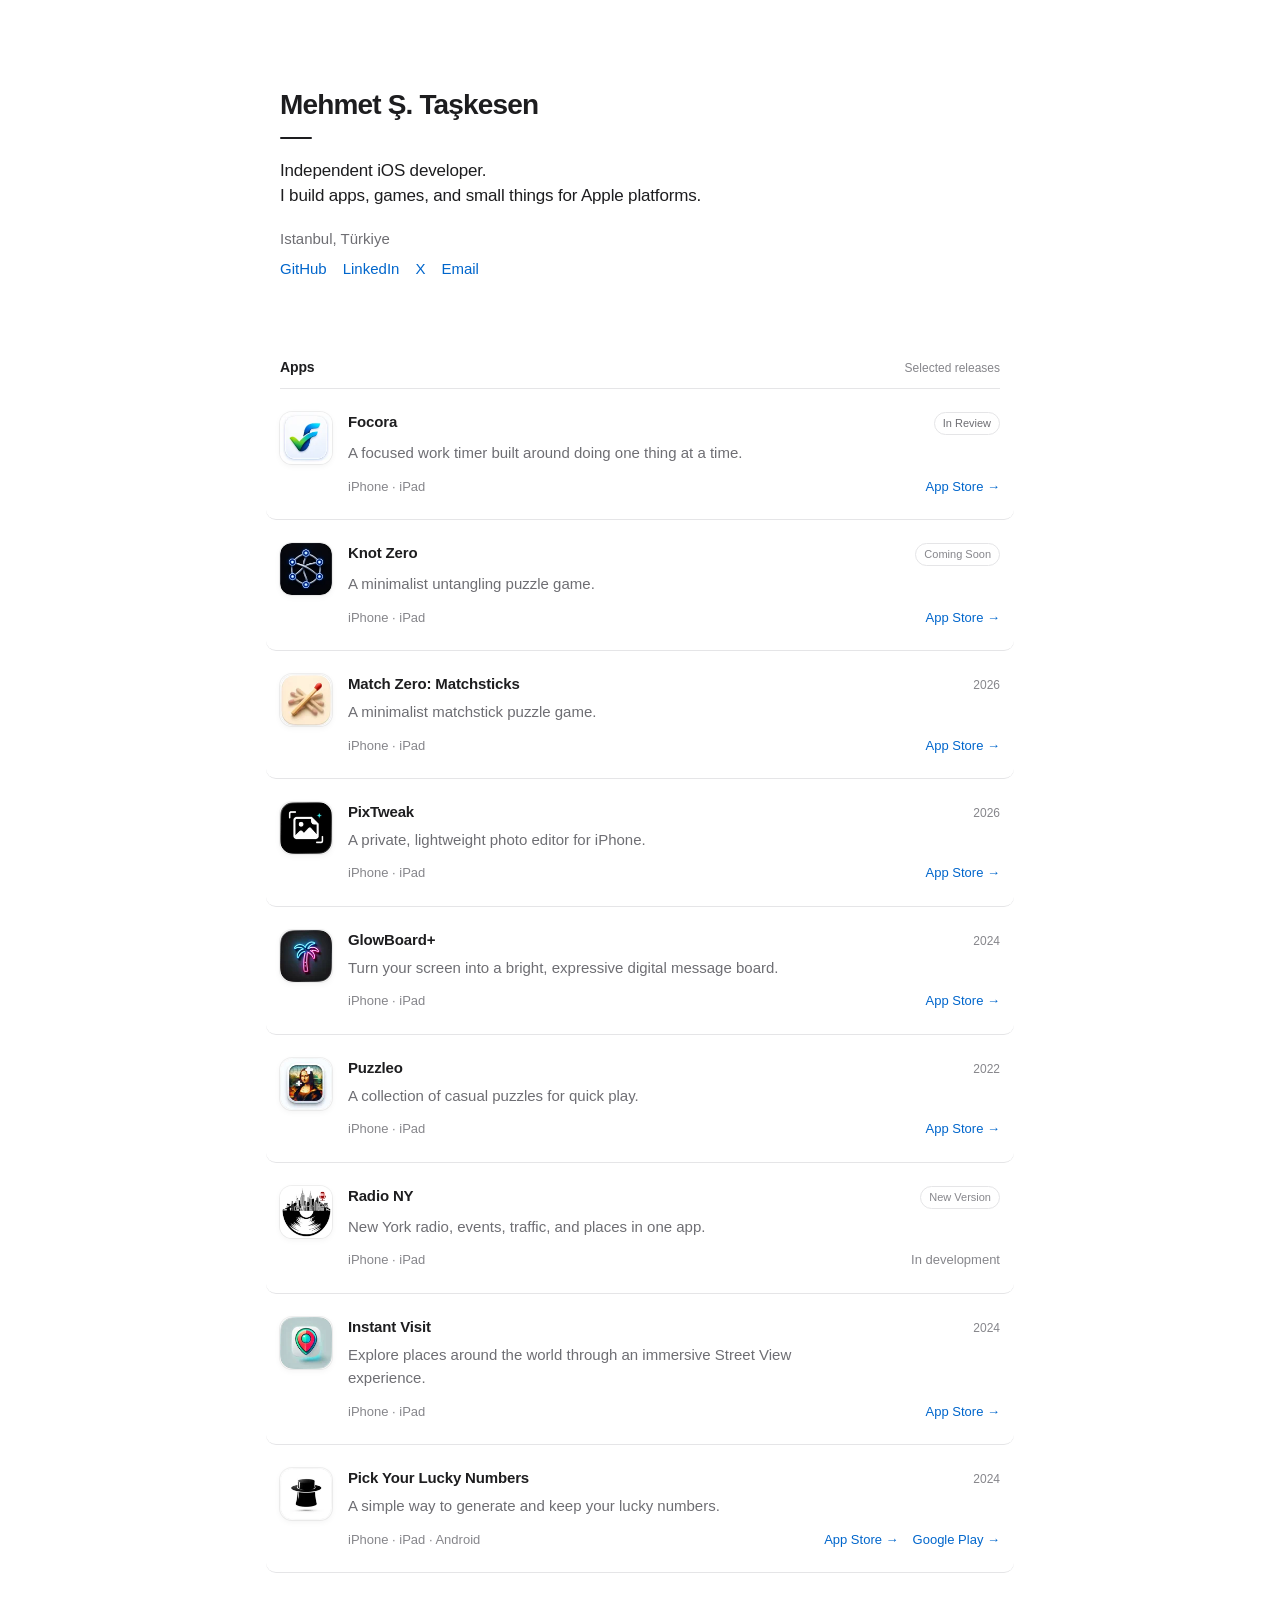
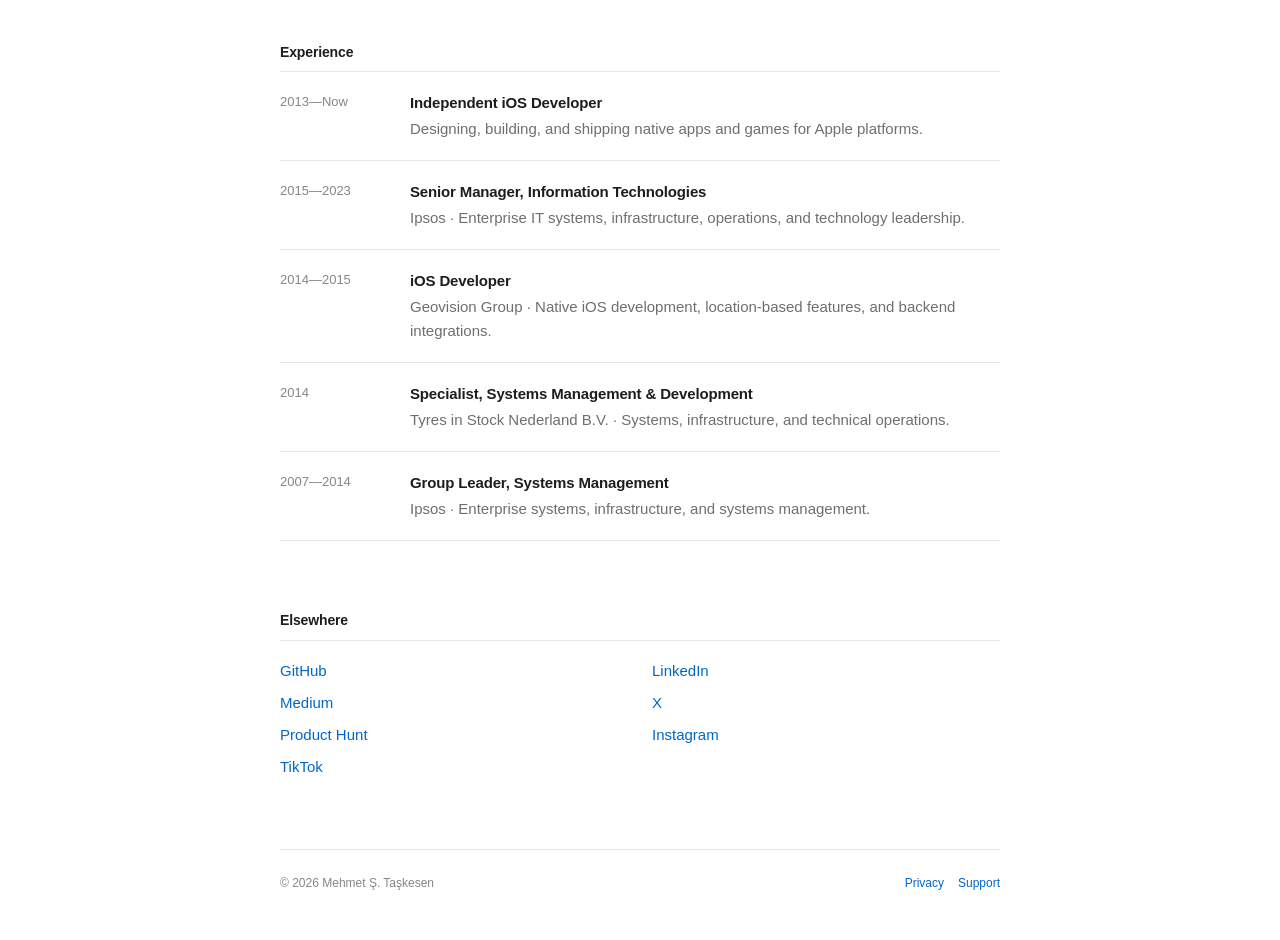
==== commit 3ecf88b0: "glowboard fix" ====
--- a/index.html
+++ b/index.html
@@ -239,8 +239,8 @@
             <div class="app-content">
 
                 <div class="item-heading">
-                    <h3>Glowboard+</h3>
-                    <span class="year">2026</span>
+                    <h3>GlowBoard+</h3>
+                    <span class="year">2024</span>
                 </div>
 
                 <p>
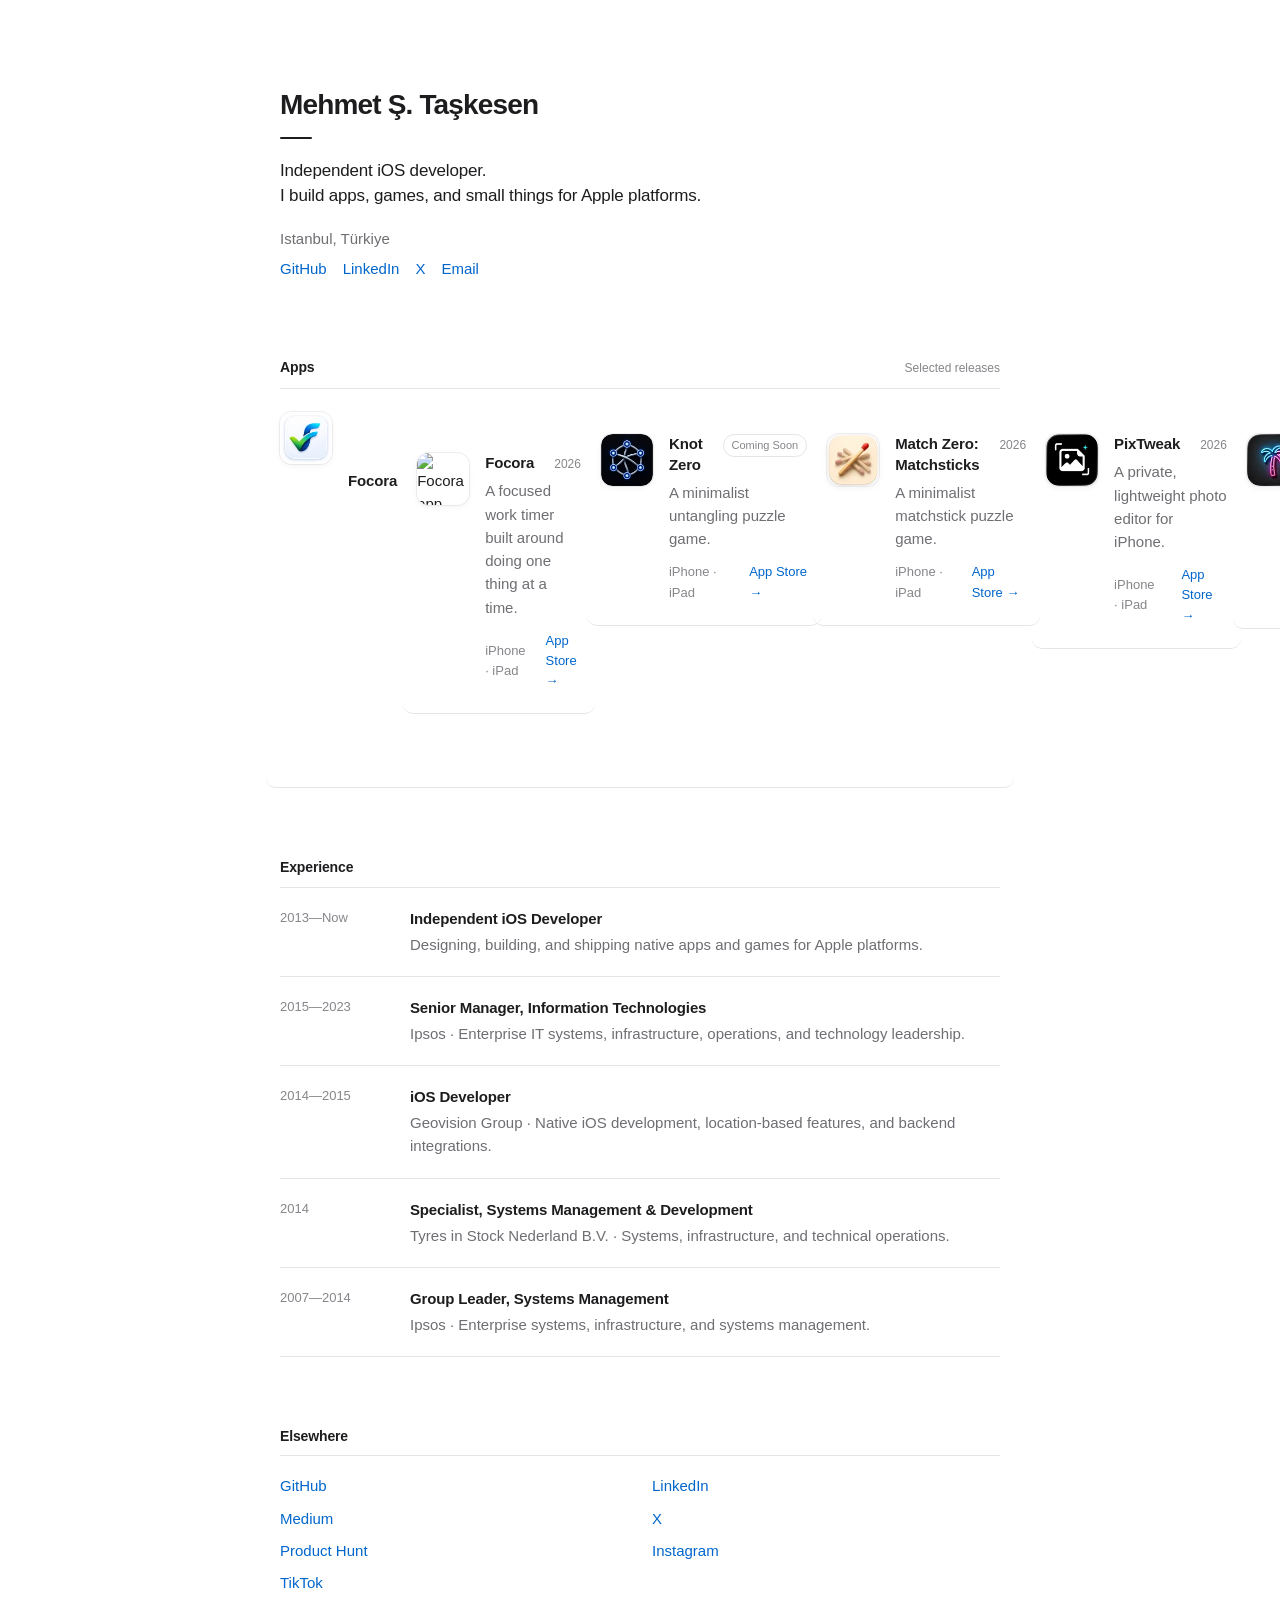
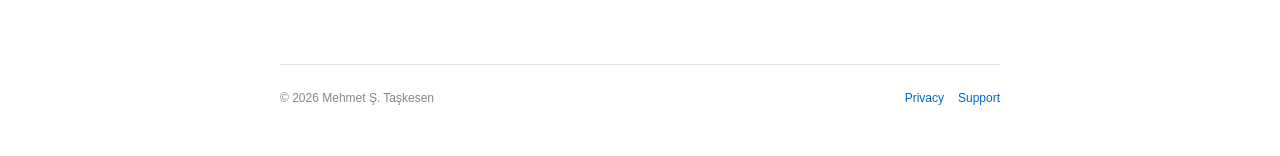
==== commit 3f30a2cf: "focora & support & privacy" ====
--- a/index.html
+++ b/index.html
@@ -88,28 +88,39 @@
 
                 <div class="item-heading">
                     <h3>Focora</h3>
-                    <span class="status">In Review</span>
-                </div>
-
-                <p>
-                    A focused work timer built around doing one thing at a time.
-                </p>
-
-                <div class="meta">
-                    <span>iPhone · iPad</span>
-
-                    <a
-                        href="https://apps.apple.com/us/app/focora/id6778447981"
-                        target="_blank"
-                        rel="noopener noreferrer">
-                        App Store →
-                    </a>
-                </div>
-
-            </div>
-
-        </article>
-
+                    <article class="item">
+
+    <img
+        src="images/focora.webp"
+        alt="Focora app icon"
+        class="app-icon"
+    >
+
+    <div class="app-content">
+
+        <div class="item-heading">
+            <h3>Focora</h3>
+            <span class="year">2026</span>
+        </div>
+
+        <p>
+            A focused work timer built around doing one thing at a time.
+        </p>
+
+        <div class="meta">
+            <span>iPhone · iPad</span>
+
+            <a
+                href="https://apps.apple.com/us/app/focora/id6778447981"
+                target="_blank"
+                rel="noopener noreferrer">
+                App Store →
+            </a>
+        </div>
+
+    </div>
+
+</article>
 
         <!-- Knot Zero -->
         <article class="item">
--- a/style.css
+++ b/style.css
@@ -491,4 +491,67 @@
             0 0 0 1px rgba(255, 255, 255, 0.08),
             0 2px 7px rgba(0, 0, 0, 0.25);
     }
+}
+
+/* --------------------------------------------------
+   Legal / Support Pages
+-------------------------------------------------- */
+
+.legal-page {
+    max-width: 680px;
+}
+
+.legal-header {
+    margin-bottom: 54px;
+}
+
+.back-link {
+    display: inline-block;
+
+    margin-bottom: 28px;
+
+    color: var(--secondary);
+
+    font-size: 13px;
+}
+
+.legal-intro {
+    margin: 0;
+
+    color: var(--secondary);
+
+    font-size: 16px;
+}
+
+.legal-content {
+    margin-bottom: 0;
+}
+
+.legal-content h2 {
+    margin: 32px 0 8px;
+
+    font-size: 15px;
+    line-height: 1.4;
+
+    font-weight: 650;
+}
+
+.legal-content h2:first-child {
+    margin-top: 0;
+}
+
+.legal-content p {
+    max-width: 620px;
+
+    margin: 0 0 16px;
+
+    color: var(--secondary);
+}
+
+.legal-updated {
+    margin-top: 42px !important;
+
+    color: var(--tertiary) !important;
+
+    font-size: 12px;
 }
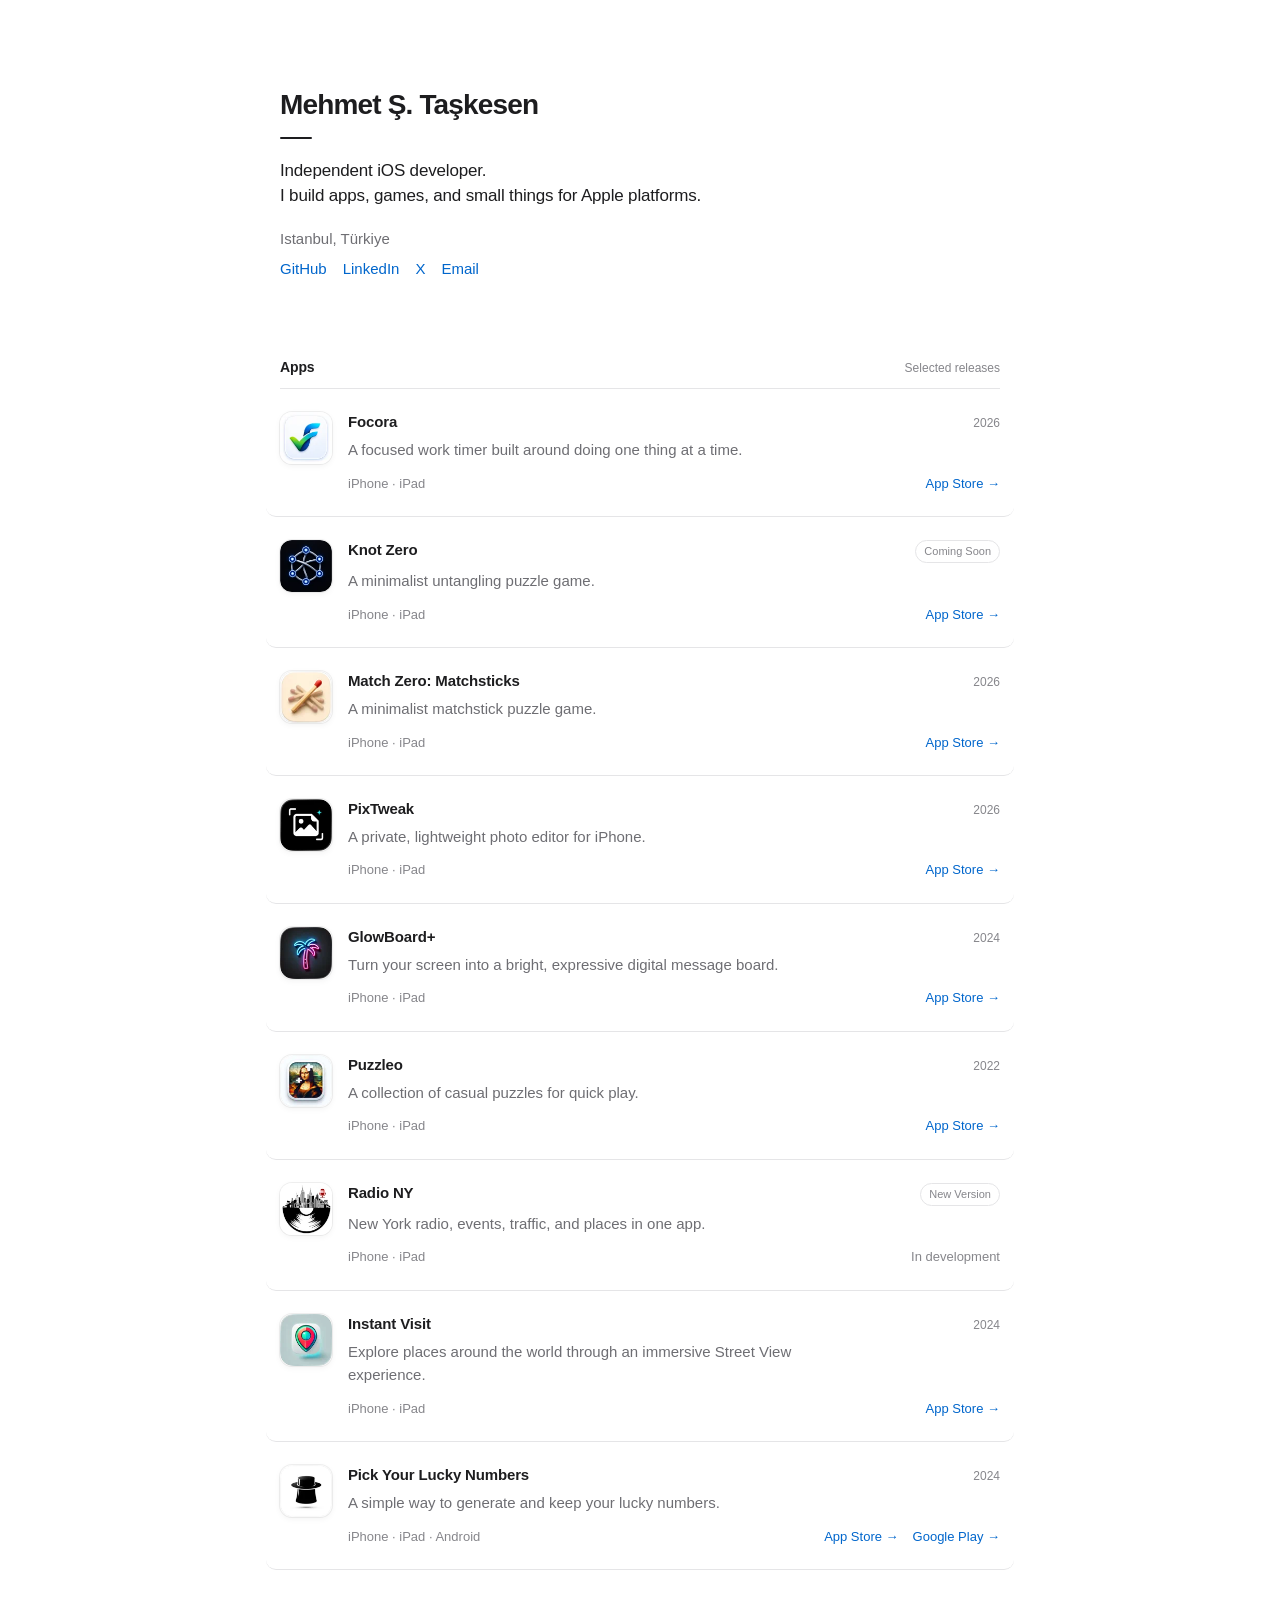
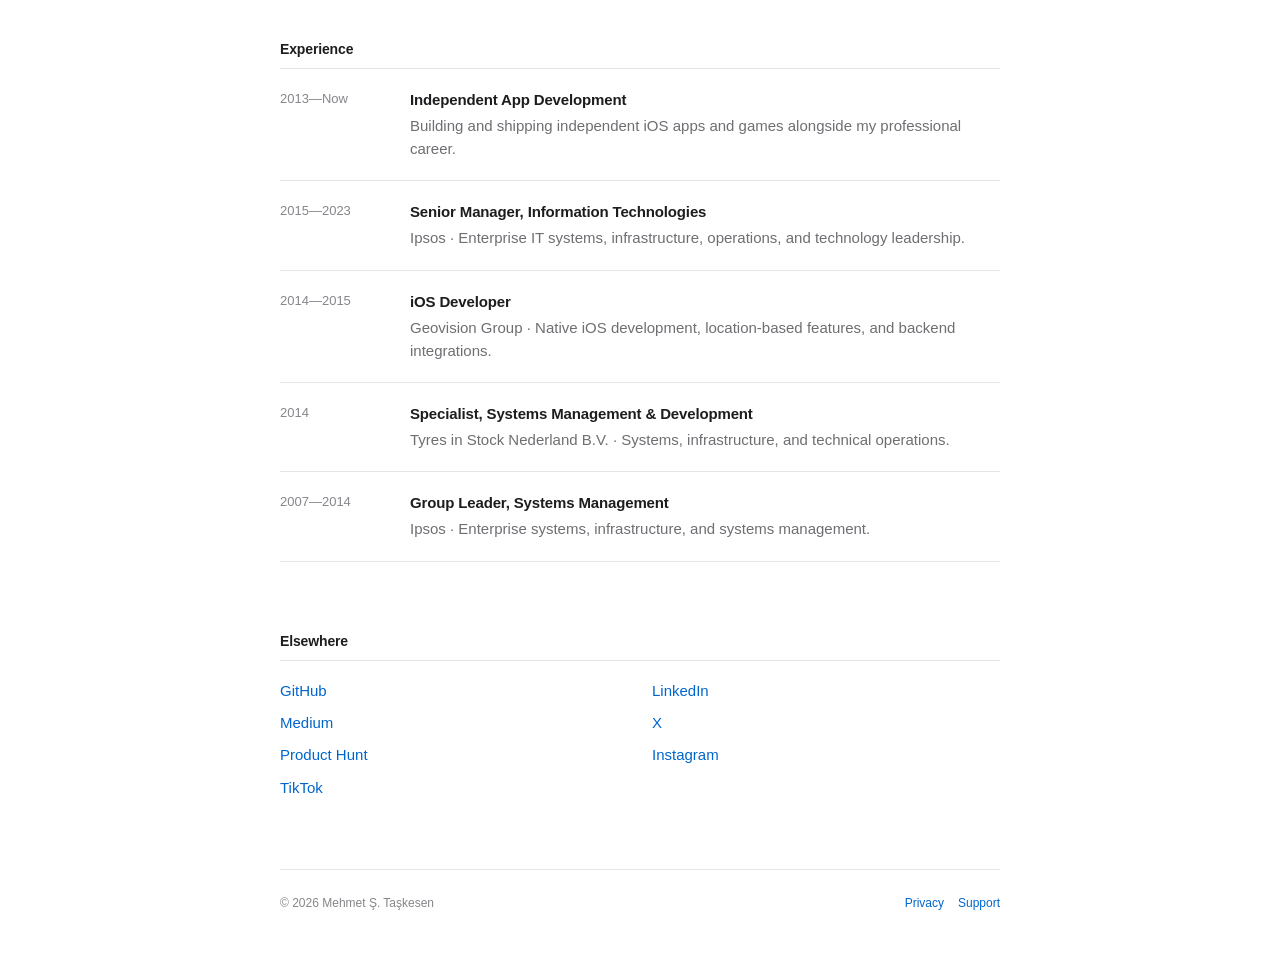
==== commit 5ed47aca: "focora fix" ====
--- a/index.html
+++ b/index.html
@@ -73,27 +73,15 @@
         </div>
 
 
-        <!-- Focora -->
-        <article class="item">
-
-            <img
-                class="app-icon"
-                src="icons/focora.webp"
-                alt="Focora app icon"
-                width="100"
-                height="100"
-            >
-
-            <div class="app-content">
-
-                <div class="item-heading">
-                    <h3>Focora</h3>
-                    <article class="item">
+       <!-- Focora -->
+<article class="item">
 
     <img
-        src="images/focora.webp"
+        class="app-icon"
+        src="icons/focora.webp"
         alt="Focora app icon"
-        class="app-icon"
+        width="100"
+        height="100"
     >
 
     <div class="app-content">
@@ -440,18 +428,18 @@
 
         <div class="work-row">
 
-            <span class="work-year">2013—Now</span>
-
-            <div>
-                <h3>Independent iOS Developer</h3>
-
-                <p>
-                    Designing, building, and shipping native apps and games
-                    for Apple platforms.
-                </p>
-            </div>
-
-        </div>
+    <span class="work-year">2013—Now</span>
+
+    <div>
+        <h3>Independent App Development</h3>
+
+        <p>
+            Building and shipping independent iOS apps and games
+            alongside my professional career.
+        </p>
+    </div>
+
+</div>
 
         <div class="work-row">
 
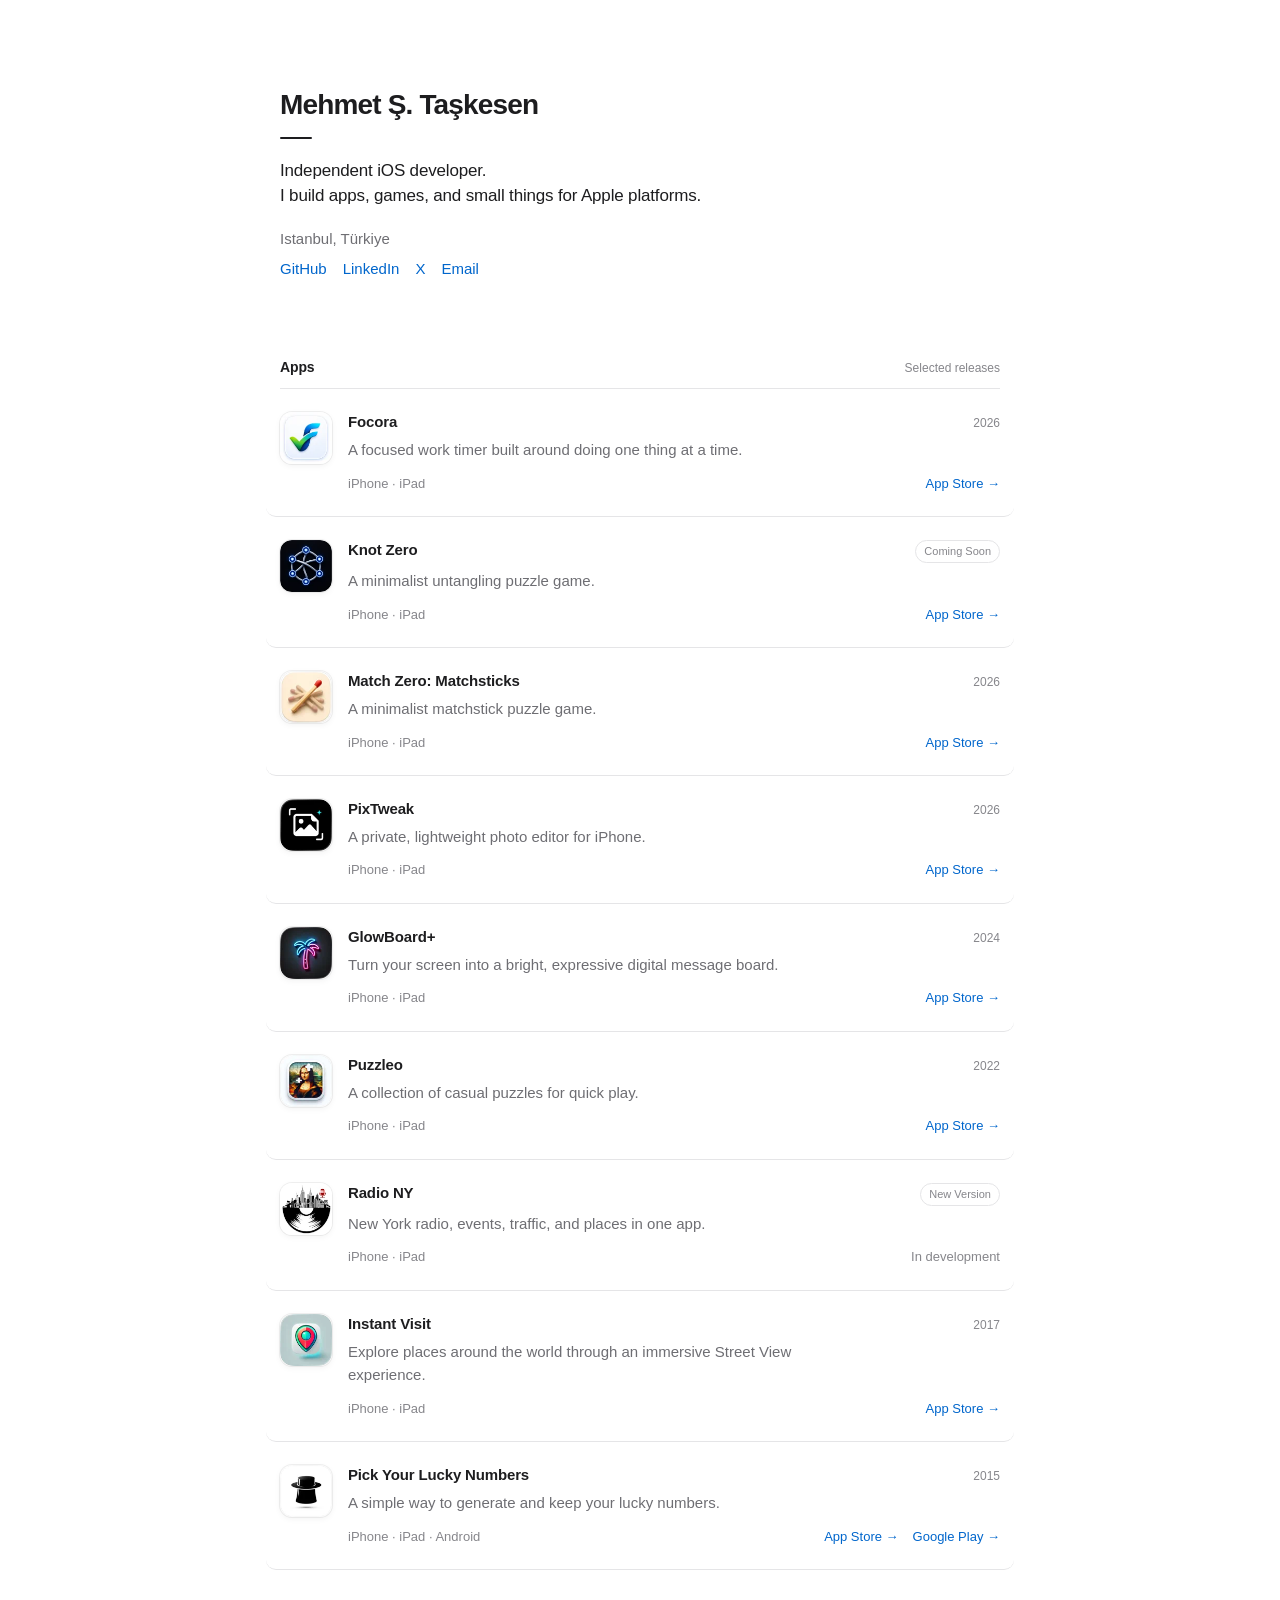
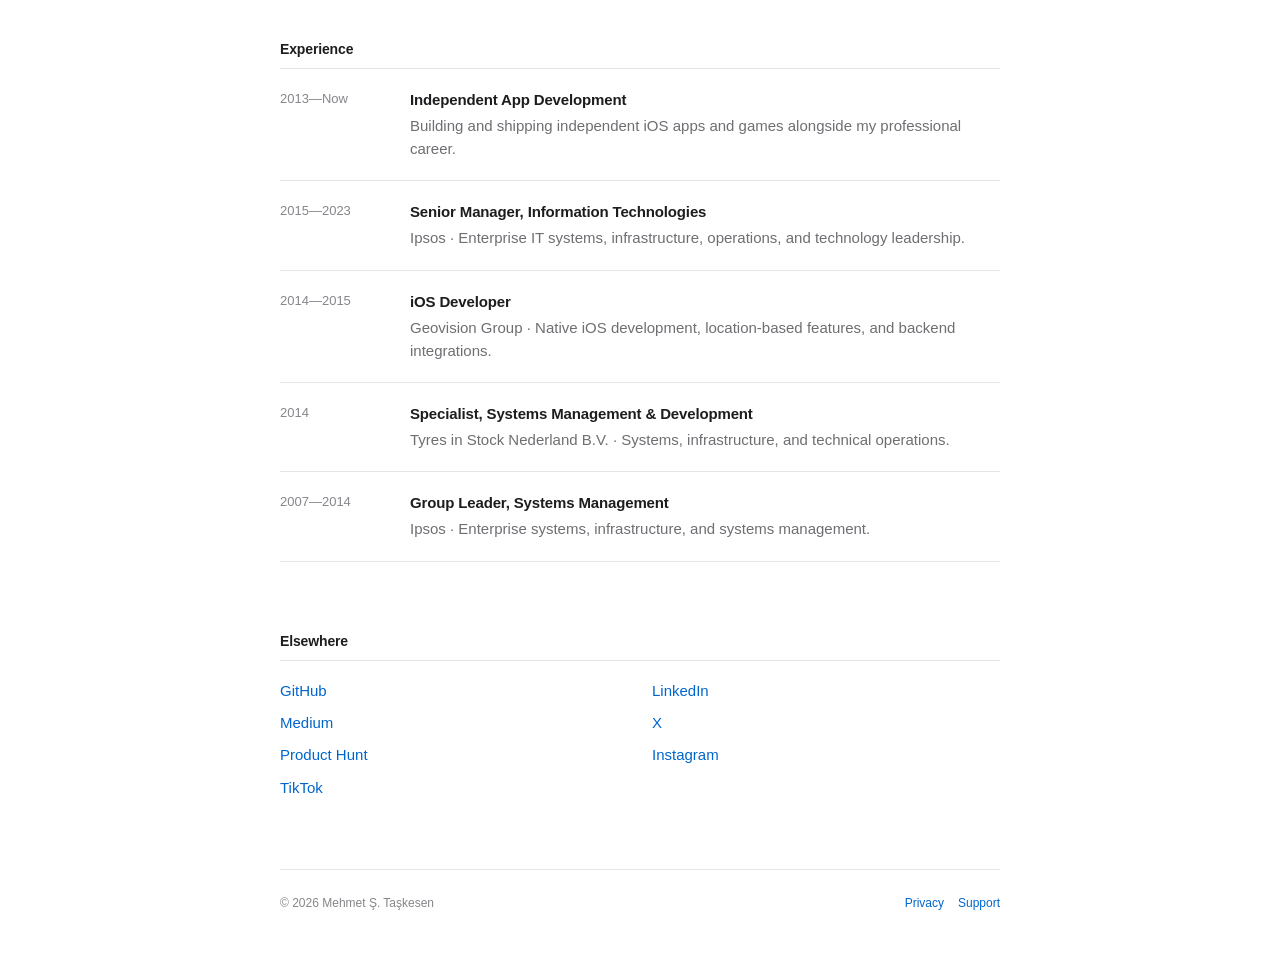
==== commit 63f37665: "year fix" ====
--- a/index.html
+++ b/index.html
@@ -347,7 +347,7 @@
 
                 <div class="item-heading">
                     <h3>Instant Visit</h3>
-                    <span class="year">2024</span>
+                    <span class="year">2017</span>
                 </div>
 
                 <p>
@@ -385,7 +385,7 @@
 
                 <div class="item-heading">
                     <h3>Pick Your Lucky Numbers</h3>
-                    <span class="year">2024</span>
+                    <span class="year">2015</span>
                 </div>
 
                 <p>
